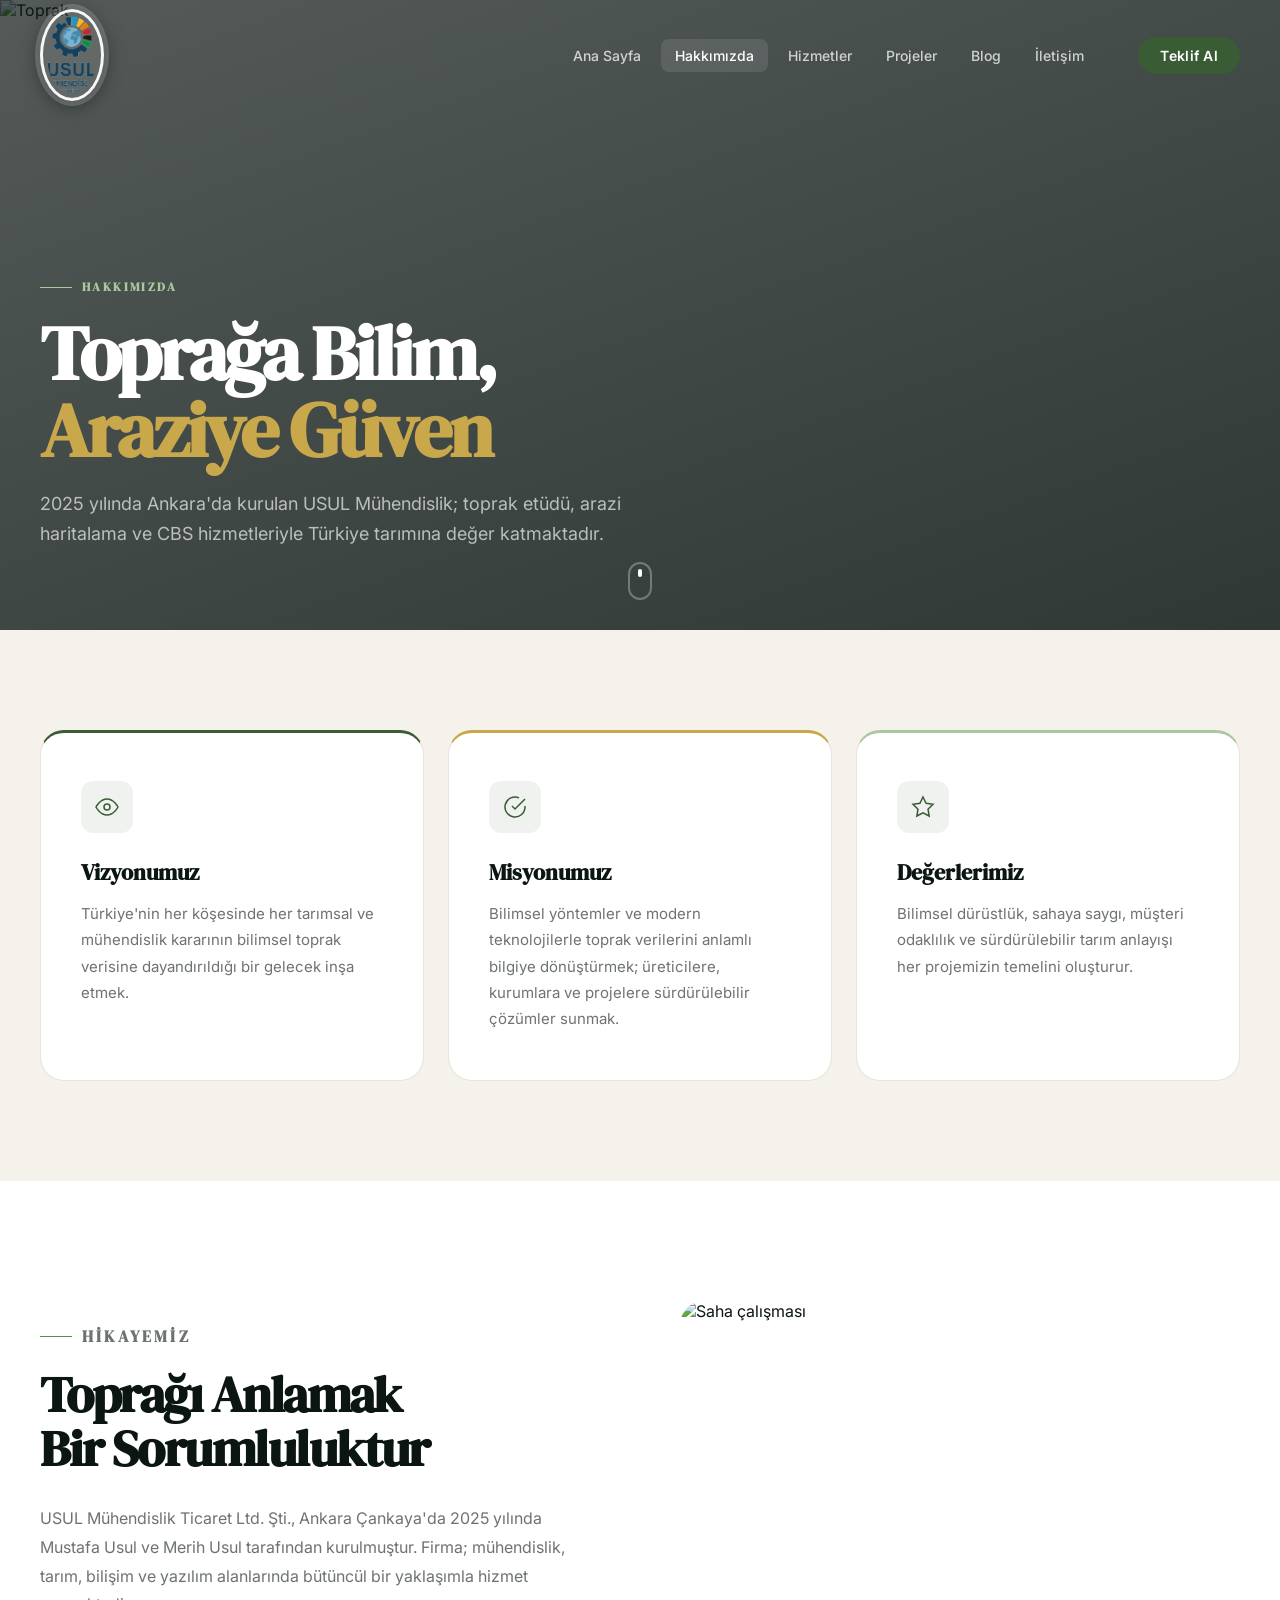
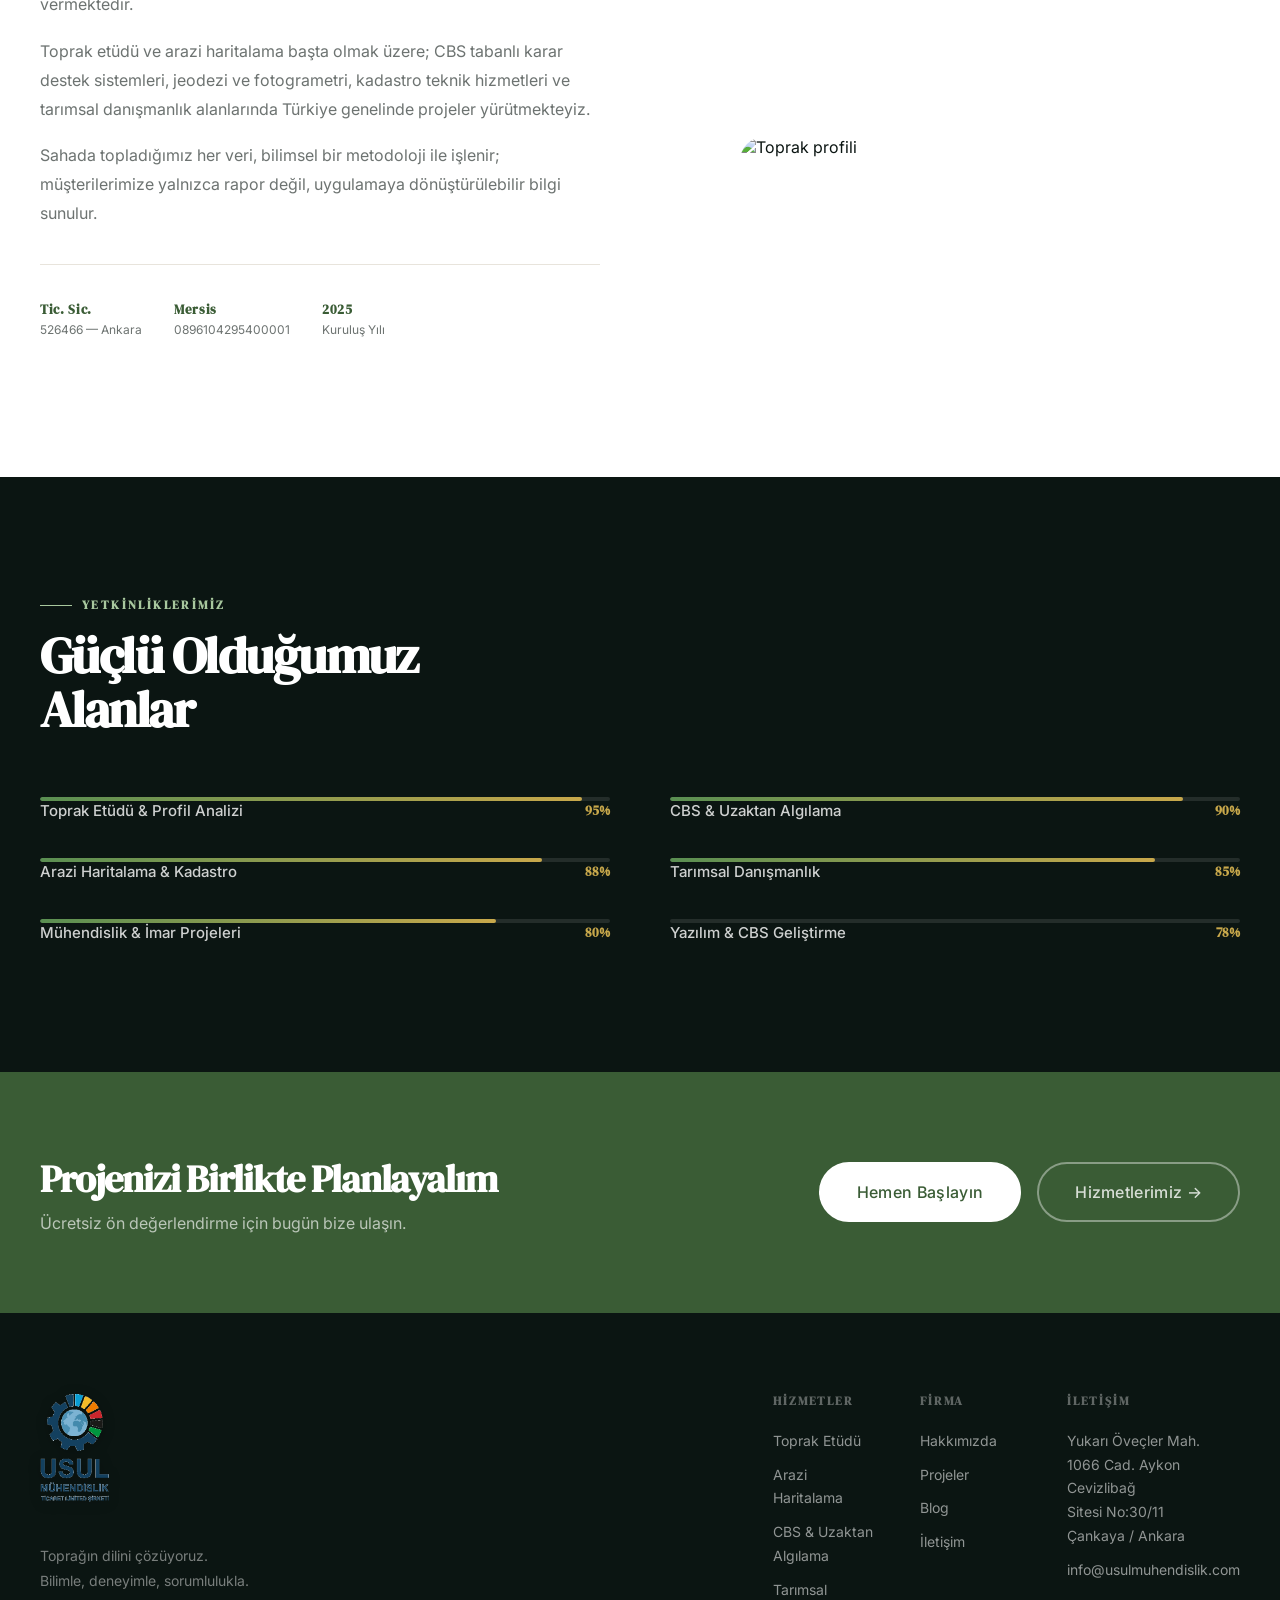
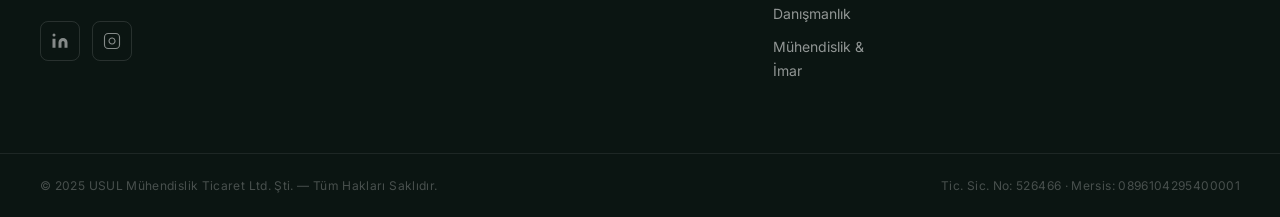
==== about.html @ 506b56ca "Add files via upload" ====
<!DOCTYPE html>
<html lang="tr">
<head>
  <meta charset="UTF-8">
  <meta name="viewport" content="width=device-width, initial-scale=1.0">
  <title>Hakkımızda — USUL Mühendislik</title>
  <meta name="description" content="USUL Mühendislik hakkında: misyonumuz, vizyonumuz, ekibimiz ve toprak etüdü alanındaki uzmanlığımız.">
  <link rel="preconnect" href="https://fonts.googleapis.com">
  <link rel="preconnect" href="https://fonts.gstatic.com" crossorigin>
  <link href="https://fonts.googleapis.com/css2?family=DM+Serif+Display:ital@0;1&family=Inter:wght@300;400;500;600&display=swap" rel="stylesheet">
  <link rel="stylesheet" href="css/style.css">
  <link rel="stylesheet" href="css/about.css">
</head>
<body>

  <!-- NAV (aynı) -->
  <nav class="nav scrolled" id="nav">
    <div class="nav__inner">
      <a href="index.html" class="nav__logo">
        <img src="[data-uri]" alt="USUL Mühendislik" class="nav__logo-img">
      </a>
      <div class="nav__links">
        <a href="index.html" class="nav__link">Ana Sayfa</a>
        <a href="about.html" class="nav__link active">Hakkımızda</a>
        <a href="service.html" class="nav__link">Hizmetler</a>
        <a href="projects.html" class="nav__link">Projeler</a>
        <a href="blog.html" class="nav__link">Blog</a>
        <a href="contact.html" class="nav__link">İletişim</a>
      </div>
      <a href="contact.html" class="nav__cta">Teklif Al</a>
      <button class="nav__burger" id="navBurger"><span></span><span></span><span></span></button>
    </div>
    <div class="nav__mobile" id="navMobile">
      <a href="index.html" class="nav__mobile-link">Ana Sayfa</a>
      <a href="about.html" class="nav__mobile-link">Hakkımızda</a>
      <a href="service.html" class="nav__mobile-link">Hizmetler</a>
      <a href="projects.html" class="nav__mobile-link">Projeler</a>
      <a href="blog.html" class="nav__mobile-link">Blog</a>
      <a href="contact.html" class="nav__mobile-link">İletişim</a>
      <a href="contact.html" class="nav__mobile-cta">Teklif Al →</a>
    </div>
  </nav>

  <!-- ABOUT HERO -->
  <section class="about-hero">
    <div class="about-hero__bg">
      <img src="https://images.pexels.com/photos/440731/pexels-photo-440731.jpeg?auto=compress&cs=tinysrgb&w=1920" alt="Toprak">
      <div class="about-hero__overlay"></div>
    </div>
    <div class="container about-hero__content">
      <p class="about-hero__eyebrow">Hakkımızda</p>
      <h1 class="about-hero__title">Toprağa Bilim,<br><em>Araziye Güven</em></h1>
      <p class="about-hero__desc">2025 yılında Ankara'da kurulan USUL Mühendislik; toprak etüdü, arazi haritalama ve CBS hizmetleriyle Türkiye tarımına değer katmaktadır.</p>
    </div>
    <div class="about-hero__scroll-hint">
      <span></span>
    </div>
  </section>

  <!-- MİSYON & VİZYON -->
  <section class="mission">
    <div class="container">
      <div class="mission__grid">
        <div class="mission__card mission__card--vision">
          <div class="mission__icon">
            <svg viewBox="0 0 24 24" fill="none" stroke="currentColor" stroke-width="1.5"><path d="M1 12s4-8 11-8 11 8 11 8-4 8-11 8-11-8-11-8z"/><circle cx="12" cy="12" r="3"/></svg>
          </div>
          <h3>Vizyonumuz</h3>
          <p>Türkiye'nin her köşesinde her tarımsal ve mühendislik kararının bilimsel toprak verisine dayandırıldığı bir gelecek inşa etmek.</p>
        </div>
        <div class="mission__card mission__card--mission">
          <div class="mission__icon">
            <svg viewBox="0 0 24 24" fill="none" stroke="currentColor" stroke-width="1.5"><path d="M22 11.08V12a10 10 0 11-5.93-9.14"/><polyline points="22 4 12 14.01 9 11.01"/></svg>
          </div>
          <h3>Misyonumuz</h3>
          <p>Bilimsel yöntemler ve modern teknolojilerle toprak verilerini anlamlı bilgiye dönüştürmek; üreticilere, kurumlara ve projelere sürdürülebilir çözümler sunmak.</p>
        </div>
        <div class="mission__card mission__card--values">
          <div class="mission__icon">
            <svg viewBox="0 0 24 24" fill="none" stroke="currentColor" stroke-width="1.5"><polygon points="12 2 15.09 8.26 22 9.27 17 14.14 18.18 21.02 12 17.77 5.82 21.02 7 14.14 2 9.27 8.91 8.26 12 2"/></svg>
          </div>
          <h3>Değerlerimiz</h3>
          <p>Bilimsel dürüstlük, sahaya saygı, müşteri odaklılık ve sürdürülebilir tarım anlayışı her projemizin temelini oluşturur.</p>
        </div>
      </div>
    </div>
  </section>

  <!-- HİKAYEMİZ -->
  <section class="story">
    <div class="container story__inner">
      <div class="story__text">
        <p class="section-eyebrow">Hikayemiz</p>
        <h2 class="section-title">Toprağı Anlamak<br>Bir Sorumluluktur</h2>
        <p>USUL Mühendislik Ticaret Ltd. Şti., Ankara Çankaya'da 2025 yılında Mustafa Usul ve Merih Usul tarafından kurulmuştur. Firma; mühendislik, tarım, bilişim ve yazılım alanlarında bütüncül bir yaklaşımla hizmet vermektedir.</p>
        <p>Toprak etüdü ve arazi haritalama başta olmak üzere; CBS tabanlı karar destek sistemleri, jeodezi ve fotogrametri, kadastro teknik hizmetleri ve tarımsal danışmanlık alanlarında Türkiye genelinde projeler yürütmekteyiz.</p>
        <p>Sahada topladığımız her veri, bilimsel bir metodoloji ile işlenir; müşterilerimize yalnızca rapor değil, uygulamaya dönüştürülebilir bilgi sunulur.</p>
        <div class="story__certs">
          <div class="story__cert">
            <span class="story__cert-num">Tic. Sic.</span>
            <span class="story__cert-label">526466 — Ankara</span>
          </div>
          <div class="story__cert">
            <span class="story__cert-num">Mersis</span>
            <span class="story__cert-label">0896104295400001</span>
          </div>
          <div class="story__cert">
            <span class="story__cert-num">2025</span>
            <span class="story__cert-label">Kuruluş Yılı</span>
          </div>
        </div>
      </div>
      <div class="story__images">
        <div class="story__img story__img--main">
          <img src="https://images.pexels.com/photos/2252618/pexels-photo-2252618.jpeg?auto=compress&cs=tinysrgb&w=900" alt="Saha çalışması" loading="lazy">
        </div>
        <div class="story__img story__img--secondary">
          <img src="https://images.pexels.com/photos/974314/pexels-photo-974314.jpeg?auto=compress&cs=tinysrgb&w=600" alt="Toprak profili" loading="lazy">
        </div>
      </div>
    </div>
  </section>

  <!-- DEĞERLER / YETKİNLİKLER -->
  <section class="competencies">
    <div class="container">
      <div class="section-header">
        <p class="section-eyebrow">Yetkinliklerimiz</p>
        <h2 class="section-title">Güçlü Olduğumuz<br>Alanlar</h2>
      </div>
      <div class="comp__grid">
        <div class="comp__item">
          <div class="comp__bar">
            <div class="comp__bar-fill" style="--pct:95%"></div>
          </div>
          <div class="comp__info">
            <span class="comp__name">Toprak Etüdü & Profil Analizi</span>
            <span class="comp__pct">95%</span>
          </div>
        </div>
        <div class="comp__item">
          <div class="comp__bar">
            <div class="comp__bar-fill" style="--pct:90%"></div>
          </div>
          <div class="comp__info">
            <span class="comp__name">CBS & Uzaktan Algılama</span>
            <span class="comp__pct">90%</span>
          </div>
        </div>
        <div class="comp__item">
          <div class="comp__bar">
            <div class="comp__bar-fill" style="--pct:88%"></div>
          </div>
          <div class="comp__info">
            <span class="comp__name">Arazi Haritalama & Kadastro</span>
            <span class="comp__pct">88%</span>
          </div>
        </div>
        <div class="comp__item">
          <div class="comp__bar">
            <div class="comp__bar-fill" style="--pct:85%"></div>
          </div>
          <div class="comp__info">
            <span class="comp__name">Tarımsal Danışmanlık</span>
            <span class="comp__pct">85%</span>
          </div>
        </div>
        <div class="comp__item">
          <div class="comp__bar">
            <div class="comp__bar-fill" style="--pct:80%"></div>
          </div>
          <div class="comp__info">
            <span class="comp__name">Mühendislik & İmar Projeleri</span>
            <span class="comp__pct">80%</span>
          </div>
        </div>
        <div class="comp__item">
          <div class="comp__bar">
            <div class="comp__bar-fill" style="--pct:78%"></div>
          </div>
          <div class="comp__info">
            <span class="comp__name">Yazılım & CBS Geliştirme</span>
            <span class="comp__pct">78%</span>
          </div>
        </div>
      </div>
    </div>
  </section>

  <!-- CTA -->
  <section class="cta-band">
    <div class="container cta-band__inner">
      <div class="cta-band__text">
        <h2>Projenizi Birlikte Planlayalım</h2>
        <p>Ücretsiz ön değerlendirme için bugün bize ulaşın.</p>
      </div>
      <div class="cta-band__actions">
        <a href="contact.html" class="btn btn--primary btn--lg">Hemen Başlayın</a>
        <a href="service.html" class="btn btn--ghost btn--lg">Hizmetlerimiz →</a>
      </div>
    </div>
  </section>

  <!-- FOOTER -->
  <footer class="footer">
    <div class="container footer__inner">
      <div class="footer__brand">
        <a href="index.html" class="footer__logo">
          <img src="[data-uri]" alt="USUL Mühendislik" class="footer__logo-img">
        </a>
        <p class="footer__tagline">Toprağın dilini çözüyoruz.<br>Bilimle, deneyimle, sorumlulukla.</p>
        <div class="footer__socials">
          <a href="#" aria-label="LinkedIn"><svg viewBox="0 0 24 24" fill="currentColor"><path d="M16 8a6 6 0 016 6v7h-4v-7a2 2 0 00-2-2 2 2 0 00-2 2v7h-4v-7a6 6 0 016-6zM2 9h4v12H2z"/><circle cx="4" cy="4" r="2"/></svg></a>
          <a href="#" aria-label="Instagram"><svg viewBox="0 0 24 24" fill="none" stroke="currentColor" stroke-width="1.5"><rect x="2" y="2" width="20" height="20" rx="5"/><path d="M16 11.37A4 4 0 1112.63 8 4 4 0 0116 11.37z"/><line x1="17.5" y1="6.5" x2="17.51" y2="6.5"/></svg></a>
        </div>
      </div>
      <div class="footer__nav">
        <div class="footer__col">
          <h5>Hizmetler</h5>
          <a href="service.html#toprak">Toprak Etüdü</a>
          <a href="service.html#harita">Arazi Haritalama</a>
          <a href="service.html#cbs">CBS & Uzaktan Algılama</a>
          <a href="service.html#tarim">Tarımsal Danışmanlık</a>
          <a href="service.html#muhendislik">Mühendislik & İmar</a>
        </div>
        <div class="footer__col">
          <h5>Firma</h5>
          <a href="about.html">Hakkımızda</a>
          <a href="projects.html">Projeler</a>
          <a href="blog.html">Blog</a>
          <a href="contact.html">İletişim</a>
        </div>
        <div class="footer__col">
          <h5>İletişim</h5>
          <p>Yukarı Öveçler Mah.<br>1066 Cad. Aykon Cevizlibağ<br>Sitesi No:30/11<br>Çankaya / Ankara</p>
          <a href="mailto:info@usulmuhendislik.com">info@usulmuhendislik.com</a>
        </div>
      </div>
    </div>
    <div class="footer__bottom">
      <div class="container footer__bottom-inner">
        <span>© 2025 USUL Mühendislik Ticaret Ltd. Şti. — Tüm Hakları Saklıdır.</span>
        <span>Tic. Sic. No: 526466 · Mersis: 0896104295400001</span>
      </div>
    </div>
  </footer>

  <script src="js/main.js"></script>
  <script src="js/about.js"></script>
</body>
</html>
---- css/style.css ----
/* ================================================
   USUL MÜHENDİSLİK — Ana Stil Dosyası
   Tasarım: Modern Tarım-Mühendislik
   ================================================ */

/* ── TOKENS ─────────────────────────────────────── */
:root {
  --ink:        #0b1512;
  --ink-60:     rgba(11,21,18,.6);
  --ink-30:     rgba(11,21,18,.3);
  --white:      #ffffff;
  --cream:      #f5f2eb;
  --earth:      #3a5c35;       /* koyu toprak yeşili */
  --earth-mid:  #5a8f52;       /* orta yeşil */
  --earth-lt:   #a8c89e;       /* açık yeşil */
  --gold:       #c8a84b;       /* buğday altını */
  --gold-lt:    #e8d499;
  --stone:      #8c8275;       /* toprak gri */
  --stone-lt:   #e8e4dc;

  --nav-h:      110px;
  --radius:     12px;
  --radius-lg:  24px;

  --font-display: 'DM Serif Display', Georgia, serif;
  --font-body:    'Inter', sans-serif;

  --ease-out: cubic-bezier(0.16, 1, 0.3, 1);
}

/* ── RESET ───────────────────────────────────────── */
*, *::before, *::after { box-sizing: border-box; margin: 0; padding: 0; }
html { scroll-behavior: smooth; font-size: 16px; }
body {
  font-family: var(--font-body);
  color: var(--ink);
  background: var(--white);
  overflow-x: hidden;
  -webkit-font-smoothing: antialiased;
}
img, video { display: block; max-width: 100%; }
a { text-decoration: none; color: inherit; }
button { cursor: pointer; border: none; background: none; }

/* ── CONTAINER ───────────────────────────────────── */
.container {
  width: 100%;
  max-width: 1280px;
  margin: 0 auto;
  padding: 0 40px;
}
@media(max-width:768px){ .container{ padding: 0 20px; } }

/* ── BUTONLAR ────────────────────────────────────── */
.btn {
  display: inline-flex;
  align-items: center;
  gap: 8px;
  padding: 14px 28px;
  border-radius: 100px;
  font-family: var(--font-body);
  font-size: 15px;
  font-weight: 500;
  letter-spacing: .02em;
  transition: all .3s var(--ease-out);
  white-space: nowrap;
}
.btn--primary {
  background: var(--earth);
  color: var(--white);
  border: 2px solid var(--earth);
}
.btn--primary:hover {
  background: var(--earth-mid);
  border-color: var(--earth-mid);
  transform: translateY(-2px);
}
.btn--ghost {
  background: transparent;
  color: var(--white);
  border: 2px solid rgba(255,255,255,.4);
}
.btn--ghost:hover {
  border-color: var(--white);
  background: rgba(255,255,255,.1);
}
.btn--outline-light {
  background: transparent;
  color: var(--white);
  border: 2px solid rgba(255,255,255,.5);
}
.btn--outline-light:hover {
  background: var(--white);
  color: var(--earth);
}
.btn--lg { padding: 18px 36px; font-size: 16px; }

/* ── SECTION HEADER ──────────────────────────────── */
.section-header { margin-bottom: 60px; }
.section-eyebrow {
  font-family: var(--font-display);
  font-size: 12px;
  font-weight: 600;
  letter-spacing: .2em;
  text-transform: uppercase;
  color: var(--earth-mid);
  margin-bottom: 16px;
  display: flex;
  align-items: center;
  gap: 10px;
}
.section-eyebrow::before {
  content: '';
  display: block;
  width: 32px;
  height: 1px;
  background: var(--earth-mid);
}
.section-eyebrow--light { color: var(--earth-lt); }
.section-eyebrow--light::before { background: var(--earth-lt); }

.section-title {
  font-family: var(--font-display);
  font-size: clamp(36px, 4vw, 56px);
  font-weight: 800;
  line-height: 1.05;
  letter-spacing: -.03em;
}

/* ═══════════════════════════════════════════════════
   NAVİGASYON
═══════════════════════════════════════════════════ */
.nav {
  position: fixed;
  top: 0; left: 0; right: 0;
  height: var(--nav-h);
  z-index: 1000;
  transition: background .4s, box-shadow .4s;
}
.nav.scrolled {
  background: rgba(11,21,18,.92);
  backdrop-filter: blur(20px);
  box-shadow: 0 1px 0 rgba(255,255,255,.08);
}
.nav__inner {
  max-width: 1280px;
  margin: 0 auto;
  padding: 0 40px;
  height: 100%;
  display: flex;
  align-items: center;
  gap: 32px;
}
.nav__logo {
  display: flex;
  align-items: center;
  gap: 0;
  color: var(--white);
  flex-shrink: 0;
  text-decoration: none;
}
.nav__logo-mark {
  width: 36px;
  height: 36px;
  color: var(--earth-lt);
}
.nav__logo-text {
  display: flex;
  flex-direction: column;
  line-height: 1;
}
.nav__logo-main {
  font-family: var(--font-display);
  font-size: 18px;
  font-weight: 800;
  letter-spacing: .1em;
  color: var(--white);
}
.nav__logo-sub {
  font-family: var(--font-display);
  font-size: 9px;
  font-weight: 500;
  letter-spacing: .2em;
  color: var(--earth-lt);
}
.nav__links {
  display: flex;
  align-items: center;
  gap: 6px;
  margin-left: auto;
}
.nav__link {
  font-size: 14px;
  font-weight: 500;
  color: rgba(255,255,255,.75);
  padding: 8px 14px;
  border-radius: 8px;
  transition: color .2s, background .2s;
}
.nav__link:hover, .nav__link.active {
  color: var(--white);
  background: rgba(255,255,255,.1);
}
.nav__cta {
  margin-left: 8px;
  padding: 10px 22px;
  background: var(--earth);
  color: var(--white);
  border-radius: 100px;
  font-size: 14px;
  font-weight: 600;
  letter-spacing: .02em;
  transition: background .25s, transform .25s;
  flex-shrink: 0;
}
.nav__cta:hover {
  background: var(--earth-mid);
  transform: translateY(-1px);
}
.nav__burger {
  display: none;
  flex-direction: column;
  gap: 5px;
  margin-left: auto;
  padding: 4px;
}
.nav__burger span {
  display: block;
  width: 24px; height: 2px;
  background: var(--white);
  border-radius: 2px;
  transition: all .3s;
}
.nav__mobile {
  display: none;
  flex-direction: column;
  padding: 20px 40px 30px;
  background: rgba(11,21,18,.97);
  backdrop-filter: blur(20px);
}
.nav__mobile.open { display: flex; }
.nav__mobile-link {
  color: rgba(255,255,255,.75);
  font-size: 16px;
  font-weight: 500;
  padding: 14px 0;
  border-bottom: 1px solid rgba(255,255,255,.08);
  transition: color .2s;
}
.nav__mobile-link:hover { color: var(--white); }
.nav__mobile-cta {
  margin-top: 20px;
  display: inline-block;
  background: var(--earth);
  color: var(--white);
  text-align: center;
  padding: 14px;
  border-radius: 10px;
  font-weight: 600;
}

@media(max-width:900px){
  .nav__links, .nav__cta { display: none; }
  .nav__burger { display: flex; }
  .nav__inner { padding: 0 20px; }
}

/* ═══════════════════════════════════════════════════
   HERO
═══════════════════════════════════════════════════ */
.hero {
  position: relative;
  height: 100vh;
  min-height: 640px;
  display: flex;
  align-items: center;
  overflow: hidden;
}
.hero__media {
  position: absolute;
  inset: 0;
  z-index: 0;
}
.hero__video {
  width: 100%;
  height: 100%;
  object-fit: cover;
}
.hero__overlay {
  position: absolute;
  inset: 0;
  background: linear-gradient(
    135deg,
    rgba(11,21,18,.82) 0%,
    rgba(11,21,18,.55) 50%,
    rgba(58,92,53,.40) 100%
  );
}
.hero__content {
  position: relative;
  z-index: 2;
  max-width: 1280px;
  margin: 0 auto;
  padding: 130px 40px 0;
  width: 100%;
}
.hero__eyebrow {
  display: flex;
  align-items: center;
  gap: 10px;
  color: var(--earth-lt);
  font-family: var(--font-display);
  font-size: 12px;
  font-weight: 600;
  letter-spacing: .2em;
  text-transform: uppercase;
  margin-bottom: 28px;
  opacity: 0;
  animation: fadeUp .8s .2s var(--ease-out) forwards;
}
.hero__dot {
  width: 8px; height: 8px;
  border-radius: 50%;
  background: var(--gold);
  animation: pulse 2s infinite;
}
@keyframes pulse {
  0%, 100% { opacity: 1; transform: scale(1); }
  50% { opacity: .6; transform: scale(1.3); }
}
.hero__title {
  font-family: var(--font-display);
  font-size: clamp(54px, 8vw, 110px);
  font-weight: 800;
  line-height: .95;
  letter-spacing: -.02em;
  color: var(--white);
  margin-bottom: 28px;
}
.hero__title-line {
  display: block;
  opacity: 0;
  animation: fadeUp .8s var(--ease-out) forwards;
}
.hero__title-line:nth-child(1) { animation-delay: .3s; }
.hero__title-line:nth-child(2) { animation-delay: .45s; }
.hero__title-line:nth-child(3) { animation-delay: .6s; }
.hero__title-accent {
  color: transparent;
  -webkit-text-stroke: 2px var(--gold);
}
.hero__desc {
  color: rgba(255,255,255,.75);
  font-size: 18px;
  line-height: 1.7;
  max-width: 540px;
  margin-bottom: 40px;
  opacity: 0;
  animation: fadeUp .8s .75s var(--ease-out) forwards;
}
.hero__actions {
  display: flex;
  gap: 16px;
  flex-wrap: wrap;
  opacity: 0;
  animation: fadeUp .8s .9s var(--ease-out) forwards;
}
.hero__scroll {
  position: absolute;
  bottom: 100px;
  right: 40px;
  z-index: 2;
  display: flex;
  flex-direction: column;
  align-items: center;
  gap: 12px;
  color: rgba(255,255,255,.5);
  font-size: 11px;
  letter-spacing: .15em;
  text-transform: uppercase;
  writing-mode: vertical-rl;
  opacity: 0;
  animation: fadeIn 1s 1.2s forwards;
}
.hero__scroll-line {
  width: 1px;
  height: 60px;
  background: linear-gradient(rgba(255,255,255,.5), transparent);
  animation: scrollLine 2s 1.5s infinite;
}
@keyframes scrollLine {
  0% { transform: scaleY(0); transform-origin: top; }
  50% { transform: scaleY(1); transform-origin: top; }
  51% { transform: scaleY(1); transform-origin: bottom; }
  100% { transform: scaleY(0); transform-origin: bottom; }
}
.hero__ticker {
  position: absolute;
  bottom: 0;
  left: 0; right: 0;
  z-index: 3;
  height: 52px;
  background: rgba(58,92,53,.85);
  backdrop-filter: blur(10px);
  overflow: hidden;
  display: flex;
  align-items: center;
}
.hero__ticker-track {
  display: flex;
  align-items: center;
  gap: 32px;
  white-space: nowrap;
  animation: ticker 30s linear infinite;
  font-family: var(--font-display);
  font-size: 13px;
  font-weight: 600;
  letter-spacing: .1em;
  text-transform: uppercase;
  color: rgba(255,255,255,.85);
}
.hero__ticker-track .sep { color: var(--gold); font-size: 18px; }
@keyframes ticker {
  from { transform: translateX(0); }
  to   { transform: translateX(-50%); }
}

@keyframes fadeUp {
  from { opacity: 0; transform: translateY(30px); }
  to   { opacity: 1; transform: translateY(0); }
}
@keyframes fadeIn {
  from { opacity: 0; }
  to   { opacity: 1; }
}

/* ═══════════════════════════════════════════════════
   STATS
═══════════════════════════════════════════════════ */
.stats {
  background: var(--ink);
  padding: 0;
}
.stats__inner {
  max-width: 1280px;
  margin: 0 auto;
  padding: 0 40px;
  display: grid;
  grid-template-columns: repeat(4, 1fr) repeat(3, auto);
  align-items: center;
}
@media(max-width:900px){
  .stats__inner {
    grid-template-columns: 1fr 1fr;
    gap: 1px;
    background: rgba(255,255,255,.08);
  }
  .stats__divider { display: none; }
}
.stats__item {
  padding: 40px 20px;
  text-align: center;
  background: var(--ink);
}
.stats__num {
  font-family: var(--font-display);
  font-size: clamp(40px, 5vw, 64px);
  font-weight: 800;
  color: var(--white);
  letter-spacing: -.04em;
  line-height: 1;
}
.stats__unit {
  font-family: var(--font-display);
  font-size: 32px;
  font-weight: 800;
  color: var(--gold);
}
.stats__label {
  margin-top: 8px;
  font-size: 13px;
  color: rgba(255,255,255,.45);
  letter-spacing: .05em;
  text-transform: uppercase;
}
.stats__divider {
  width: 1px;
  height: 60px;
  background: rgba(255,255,255,.1);
}

/* ═══════════════════════════════════════════════════
   HİZMETLER
═══════════════════════════════════════════════════ */
.services {
  padding: 120px 0;
  background: var(--cream);
}
.services__grid {
  display: grid;
  grid-template-columns: repeat(3, 1fr);
  grid-template-rows: auto;
  gap: 20px;
}
.service-card--large {
  grid-column: span 2;
  grid-row: span 1;
}
.service-card--wide {
  grid-column: span 2;
}
.service-card {
  background: var(--white);
  border-radius: var(--radius-lg);
  overflow: hidden;
  display: flex;
  flex-direction: column;
  transition: transform .4s var(--ease-out), box-shadow .4s;
  border: 1px solid var(--stone-lt);
}
.service-card:hover {
  transform: translateY(-6px);
  box-shadow: 0 24px 60px rgba(11,21,18,.1);
}
.service-card__img {
  overflow: hidden;
  flex-shrink: 0;
}
.service-card--large .service-card__img { height: 260px; }
.service-card:not(.service-card--large):not(.service-card--wide) .service-card__img { height: 180px; }
.service-card--wide .service-card__img { height: 220px; }
.service-card__img img {
  width: 100%;
  height: 100%;
  object-fit: cover;
  transition: transform .8s var(--ease-out);
}
.service-card:hover .service-card__img img { transform: scale(1.06); }
.service-card__body {
  padding: 28px 32px 32px;
  display: flex;
  flex-direction: column;
  flex: 1;
}
.service-card__num {
  font-family: var(--font-display);
  font-size: 11px;
  font-weight: 700;
  letter-spacing: .2em;
  color: var(--earth-mid);
  margin-bottom: 12px;
}
.service-card__title {
  font-family: var(--font-display);
  font-size: 22px;
  font-weight: 700;
  letter-spacing: -.02em;
  margin-bottom: 12px;
  color: var(--ink);
}
.service-card--large .service-card__title { font-size: 28px; }
.service-card__text {
  font-size: 14px;
  line-height: 1.7;
  color: var(--ink-60);
  flex: 1;
}
.service-card__link {
  display: inline-flex;
  align-items: center;
  margin-top: 20px;
  font-size: 14px;
  font-weight: 600;
  color: var(--earth);
  transition: gap .2s;
  gap: 4px;
}
.service-card__link:hover { gap: 10px; }

@media(max-width:900px){
  .services__grid { grid-template-columns: 1fr; }
  .service-card--large, .service-card--wide { grid-column: span 1; }
  .service-card--large { grid-row: span 1; }
}

/* ═══════════════════════════════════════════════════
   NEDEN USUL
═══════════════════════════════════════════════════ */
.why {
  position: relative;
  padding: 120px 0;
  overflow: hidden;
}
.why__bg {
  position: absolute;
  inset: 0;
  z-index: 0;
}
.why__bg img {
  width: 100%;
  height: 100%;
  object-fit: cover;
}
.why__overlay {
  position: absolute;
  inset: 0;
  background: linear-gradient(
    135deg,
    rgba(11,21,18,.92) 0%,
    rgba(11,21,18,.8) 100%
  );
}
.why__content {
  position: relative;
  z-index: 2;
  display: grid;
  grid-template-columns: 1fr 1fr;
  gap: 80px;
  align-items: center;
}
.why__title {
  font-family: var(--font-display);
  font-size: clamp(40px, 4vw, 60px);
  font-weight: 800;
  letter-spacing: -.03em;
  line-height: 1.05;
  color: var(--white);
  margin-bottom: 24px;
}
.why__title em {
  font-style: normal;
  color: var(--gold);
}
.why__desc {
  color: rgba(255,255,255,.65);
  font-size: 16px;
  line-height: 1.75;
  margin-bottom: 36px;
}
.why__features {
  display: grid;
  grid-template-columns: 1fr 1fr;
  gap: 28px;
}
.why__feature {
  display: flex;
  gap: 16px;
  align-items: flex-start;
}
.why__feature-icon {
  flex-shrink: 0;
  width: 44px; height: 44px;
  background: rgba(90,143,82,.2);
  border: 1px solid rgba(90,143,82,.4);
  border-radius: 10px;
  display: flex;
  align-items: center;
  justify-content: center;
  color: var(--earth-lt);
}
.why__feature-icon svg { width: 20px; height: 20px; }
.why__feature h4 {
  font-family: var(--font-display);
  font-size: 15px;
  font-weight: 700;
  color: var(--white);
  margin-bottom: 6px;
}
.why__feature p {
  font-size: 13px;
  line-height: 1.6;
  color: rgba(255,255,255,.5);
}

@media(max-width:900px){
  .why__content { grid-template-columns: 1fr; gap: 40px; }
  .why__features { grid-template-columns: 1fr; }
}

/* ═══════════════════════════════════════════════════
   SÜREÇ
═══════════════════════════════════════════════════ */
.process {
  padding: 120px 0;
  background: var(--white);
}
.process__steps {
  display: grid;
  grid-template-columns: repeat(4, 1fr);
  gap: 40px;
  position: relative;
}
.process__steps::before {
  content: '';
  position: absolute;
  top: 28px;
  left: 60px;
  right: 60px;
  height: 1px;
  background: linear-gradient(90deg, var(--earth) 0%, var(--earth-lt) 100%);
  z-index: 0;
}
.process__step {
  position: relative;
  z-index: 1;
}
.process__step-num {
  width: 56px; height: 56px;
  background: var(--earth);
  color: var(--white);
  border-radius: 50%;
  display: flex;
  align-items: center;
  justify-content: center;
  font-family: var(--font-display);
  font-size: 14px;
  font-weight: 700;
  margin-bottom: 24px;
  letter-spacing: .05em;
}
.process__step h4 {
  font-family: var(--font-display);
  font-size: 18px;
  font-weight: 700;
  margin-bottom: 10px;
  color: var(--ink);
}
.process__step p {
  font-size: 14px;
  line-height: 1.7;
  color: var(--ink-60);
}

@media(max-width:900px){
  .process__steps { grid-template-columns: 1fr 1fr; }
  .process__steps::before { display: none; }
}
@media(max-width:520px){
  .process__steps { grid-template-columns: 1fr; }
}

/* ═══════════════════════════════════════════════════
   GALERİ
═══════════════════════════════════════════════════ */
.gallery { padding: 0; overflow: hidden; }
.gallery__grid {
  display: grid;
  grid-template-columns: 2fr 1fr 1fr;
  grid-template-rows: 300px 300px;
  gap: 4px;
}
.gallery__item {
  overflow: hidden;
  position: relative;
}
.gallery__item--tall { grid-row: span 2; }
.gallery__item--wide { grid-column: span 2; }
.gallery__item img {
  width: 100%;
  height: 100%;
  object-fit: cover;
  transition: transform .8s var(--ease-out);
}
.gallery__item:hover img { transform: scale(1.05); }
.gallery__caption {
  position: absolute;
  bottom: 0; left: 0; right: 0;
  padding: 20px;
  background: linear-gradient(transparent, rgba(11,21,18,.8));
  color: rgba(255,255,255,.85);
  font-size: 13px;
  letter-spacing: .05em;
  text-transform: uppercase;
}

@media(max-width:768px){
  .gallery__grid {
    grid-template-columns: 1fr 1fr;
    grid-template-rows: repeat(3, 220px);
  }
  .gallery__item--tall { grid-row: span 1; }
  .gallery__item--wide { grid-column: span 2; }
}

/* ═══════════════════════════════════════════════════
   CTA BAND
═══════════════════════════════════════════════════ */
.cta-band {
  background: var(--earth);
  padding: 80px 0;
}
.cta-band__inner {
  display: flex;
  align-items: center;
  justify-content: space-between;
  gap: 40px;
  flex-wrap: wrap;
}
.cta-band__text h2 {
  font-family: var(--font-display);
  font-size: clamp(28px, 3vw, 42px);
  font-weight: 800;
  color: var(--white);
  letter-spacing: -.03em;
  margin-bottom: 8px;
}
.cta-band__text p {
  font-size: 16px;
  color: rgba(255,255,255,.65);
}
.cta-band__actions { display: flex; gap: 16px; flex-wrap: wrap; }
.cta-band .btn--primary {
  background: var(--white);
  color: var(--earth);
  border-color: var(--white);
}
.cta-band .btn--primary:hover {
  background: var(--cream);
  border-color: var(--cream);
}
.cta-band .btn--ghost {
  color: rgba(255,255,255,.8);
  border-color: rgba(255,255,255,.4);
}

/* ═══════════════════════════════════════════════════
   FOOTER
═══════════════════════════════════════════════════ */
.footer {
  background: var(--ink);
  padding-top: 80px;
}
.footer__inner {
  display: grid;
  grid-template-columns: 1.4fr 1fr;
  gap: 80px;
  padding-bottom: 60px;
  border-bottom: 1px solid rgba(255,255,255,.08);
}
.footer__logo {
  display: flex;
  align-items: center;
  gap: 12px;
  color: var(--white);
  margin-bottom: 20px;
}
.footer__logo .nav__logo-mark {
  width: 36px; height: 36px;
  color: var(--earth-lt);
}
.footer__tagline {
  font-size: 14px;
  line-height: 1.8;
  color: rgba(255,255,255,.45);
  margin-bottom: 28px;
}
.footer__socials {
  display: flex;
  gap: 12px;
}
.footer__socials a {
  width: 40px; height: 40px;
  border: 1px solid rgba(255,255,255,.12);
  border-radius: 8px;
  display: flex;
  align-items: center;
  justify-content: center;
  color: rgba(255,255,255,.5);
  transition: all .2s;
}
.footer__socials a svg { width: 18px; height: 18px; }
.footer__socials a:hover {
  border-color: var(--earth-lt);
  color: var(--earth-lt);
  background: rgba(90,143,82,.1);
}
.footer__nav {
  display: grid;
  grid-template-columns: repeat(3, 1fr);
  gap: 40px;
}
.footer__col h5 {
  font-family: var(--font-display);
  font-size: 12px;
  font-weight: 700;
  letter-spacing: .15em;
  text-transform: uppercase;
  color: rgba(255,255,255,.35);
  margin-bottom: 20px;
}
.footer__col a, .footer__col p {
  display: block;
  font-size: 14px;
  color: rgba(255,255,255,.55);
  line-height: 1.7;
  margin-bottom: 10px;
  transition: color .2s;
}
.footer__col a:hover { color: var(--white); }
.footer__bottom {
  padding: 24px 0;
}
.footer__bottom-inner {
  display: flex;
  justify-content: space-between;
  align-items: center;
  flex-wrap: wrap;
  gap: 12px;
}
.footer__bottom-inner span {
  font-size: 12px;
  color: rgba(255,255,255,.25);
  letter-spacing: .03em;
}

@media(max-width:900px){
  .footer__inner { grid-template-columns: 1fr; gap: 40px; }
  .footer__nav { grid-template-columns: 1fr 1fr; }
}
@media(max-width:520px){
  .footer__nav { grid-template-columns: 1fr; }
  .footer__bottom-inner { flex-direction: column; align-items: flex-start; }
}

/* ═══════════════════════════════════════════════════
   SCROLL REVEAL
═══════════════════════════════════════════════════ */
.reveal {
  opacity: 0;
  transform: translateY(40px);
  transition: opacity .8s var(--ease-out), transform .8s var(--ease-out);
}
.reveal.visible {
  opacity: 1;
  transform: translateY(0);
}

/* ═══════════════════════════════════════════════════
   REDUCED MOTION
═══════════════════════════════════════════════════ */
@media(prefers-reduced-motion: reduce){
  *, *::before, *::after { animation: none !important; transition: none !important; }
}

/* ── VIDEO FALLBACK ──────────────────────────────── */
.hero__video-fallback {
  position: absolute;
  inset: 0;
  background-image: url('https://images.pexels.com/photos/388415/pexels-photo-388415.jpeg?auto=compress&cs=tinysrgb&w=1920');
  background-size: cover;
  background-position: center;
  z-index: -1;
}
.hero__video {
  position: absolute;
  inset: 0;
  width: 100%;
  height: 100%;
  object-fit: cover;
  z-index: 0;
}
/* Video yüklenene kadar fallback görünsün */
.hero__video:not([data-loaded]) ~ .hero__video-fallback {
  z-index: 1;
}

/* ── GERÇEK LOGO STİLLERİ ────────────────────────── */
.nav__logo {
  flex-shrink: 0;
}
.nav__logo-img {
  height: 92px;
  width: auto;
  max-width: 92px;
  object-fit: contain;
  display: block;
  border-radius: 50%;
  border: 3px solid rgba(255,255,255,0.95);
  box-shadow:
    0 0 0 5px rgba(255,255,255,0.18),
    0 4px 20px rgba(0,0,0,0.5);
  background: rgba(255,255,255,0.1);
  padding: 4px;
  transition: transform .4s cubic-bezier(0.34, 1.56, 0.64, 1), box-shadow .3s;
  animation: logoFloat 4s ease-in-out infinite;
}
.nav__logo-img:hover {
  transform: scale(1.08);
  box-shadow:
    0 0 0 7px rgba(255,255,255,0.28),
    0 6px 28px rgba(0,0,0,0.6);
}
@keyframes logoFloat {
  0%, 100% { transform: translateY(0px); }
  50%       { transform: translateY(-5px); }
}
.footer__logo-img {
  height: 110px;
  width: auto;
  object-fit: contain;
  display: block;
  filter: drop-shadow(0 2px 6px rgba(0,0,0,0.3));
  margin-bottom: 20px;
  transition: transform .4s cubic-bezier(0.34, 1.56, 0.64, 1);
}
.footer__logo-img:hover {
  transform: scale(1.05);
}
.nav:not(.scrolled) .nav__logo-img {
  height: 92px;
}
---- css/about.css ----
/* ── ABOUT HERO ──────────────────────────────────── */
.about-hero {
  position: relative;
  height: 70vh;
  min-height: 520px;
  display: flex;
  align-items: flex-end;
  padding-bottom: 80px;
  overflow: hidden;
}
.about-hero__bg {
  position: absolute;
  inset: 0;
  z-index: 0;
}
.about-hero__bg img {
  width: 100%; height: 100%;
  object-fit: cover;
}
.about-hero__overlay {
  position: absolute;
  inset: 0;
  background: linear-gradient(160deg, rgba(11,21,18,.7) 0%, rgba(11,21,18,.85) 100%);
}
.about-hero__content {
  position: relative;
  z-index: 2;
  padding-top: 120px;
}
.about-hero__eyebrow {
  font-family: var(--font-display);
  font-size: 12px;
  font-weight: 600;
  letter-spacing: .2em;
  text-transform: uppercase;
  color: var(--earth-lt);
  margin-bottom: 20px;
  display: flex;
  align-items: center;
  gap: 10px;
}
.about-hero__eyebrow::before {
  content: '';
  width: 32px; height: 1px;
  background: var(--earth-lt);
}
.about-hero__title {
  font-family: var(--font-display);
  font-size: clamp(44px, 6vw, 80px);
  font-weight: 800;
  color: var(--white);
  letter-spacing: -.04em;
  line-height: 1.0;
  margin-bottom: 20px;
}
.about-hero__title em {
  font-style: normal;
  color: var(--gold);
}
.about-hero__desc {
  font-size: 18px;
  color: rgba(255,255,255,.65);
  max-width: 600px;
  line-height: 1.7;
}
.about-hero__scroll-hint {
  position: absolute;
  bottom: 30px;
  left: 50%;
  transform: translateX(-50%);
  z-index: 2;
}
.about-hero__scroll-hint span {
  display: block;
  width: 24px; height: 38px;
  border: 2px solid rgba(255,255,255,.3);
  border-radius: 12px;
  position: relative;
}
.about-hero__scroll-hint span::after {
  content: '';
  display: block;
  width: 4px; height: 8px;
  background: var(--white);
  border-radius: 2px;
  position: absolute;
  top: 5px; left: 50%;
  transform: translateX(-50%);
  animation: scrollDot 1.5s infinite;
}
@keyframes scrollDot {
  0%, 100% { transform: translateX(-50%) translateY(0); opacity: 1; }
  100% { transform: translateX(-50%) translateY(12px); opacity: 0; }
}

/* ── MİSYON KARTLARI ─────────────────────────────── */
.mission {
  padding: 100px 0;
  background: var(--cream);
}
.mission__grid {
  display: grid;
  grid-template-columns: repeat(3, 1fr);
  gap: 24px;
}
.mission__card {
  padding: 48px 40px;
  border-radius: var(--radius-lg);
  background: var(--white);
  border: 1px solid var(--stone-lt);
  transition: transform .3s var(--ease-out), box-shadow .3s;
}
.mission__card:hover {
  transform: translateY(-6px);
  box-shadow: 0 20px 50px rgba(11,21,18,.08);
}
.mission__card--vision { border-top: 3px solid var(--earth); }
.mission__card--mission { border-top: 3px solid var(--gold); }
.mission__card--values  { border-top: 3px solid var(--earth-lt); }
.mission__icon {
  width: 52px; height: 52px;
  background: rgba(58,92,53,.08);
  border-radius: 12px;
  display: flex;
  align-items: center;
  justify-content: center;
  margin-bottom: 24px;
  color: var(--earth);
}
.mission__icon svg { width: 24px; height: 24px; }
.mission__card h3 {
  font-family: var(--font-display);
  font-size: 22px;
  font-weight: 700;
  margin-bottom: 14px;
  color: var(--ink);
}
.mission__card p {
  font-size: 15px;
  line-height: 1.75;
  color: var(--ink-60);
}

@media(max-width:768px){
  .mission__grid { grid-template-columns: 1fr; }
}

/* ── HİKAYE ──────────────────────────────────────── */
.story {
  padding: 120px 0;
  background: var(--white);
}
.story__inner {
  display: grid;
  grid-template-columns: 1fr 1fr;
  gap: 80px;
  align-items: center;
}
.story__text p {
  font-size: 16px;
  line-height: 1.8;
  color: var(--ink-60);
  margin-bottom: 18px;
}
.story__text .section-title { margin-bottom: 28px; }
.story__certs {
  display: flex;
  gap: 32px;
  margin-top: 36px;
  padding-top: 36px;
  border-top: 1px solid var(--stone-lt);
  flex-wrap: wrap;
}
.story__cert-num {
  display: block;
  font-family: var(--font-display);
  font-size: 13px;
  font-weight: 700;
  color: var(--earth);
  letter-spacing: .05em;
  margin-bottom: 4px;
}
.story__cert-label {
  display: block;
  font-size: 12px;
  color: var(--ink-60);
}
.story__images {
  position: relative;
}
.story__img {
  border-radius: var(--radius-lg);
  overflow: hidden;
}
.story__img--main {
  height: 420px;
  margin-bottom: 16px;
}
.story__img--secondary {
  height: 220px;
  margin-left: 60px;
}
.story__img img {
  width: 100%; height: 100%;
  object-fit: cover;
  transition: transform .8s var(--ease-out);
}
.story__img:hover img { transform: scale(1.04); }

@media(max-width:900px){
  .story__inner { grid-template-columns: 1fr; }
  .story__img--secondary { margin-left: 0; }
}

/* ── YETKİNLİKLER ────────────────────────────────── */
.competencies {
  padding: 120px 0;
  background: var(--ink);
}
.competencies .section-eyebrow { color: var(--earth-lt); }
.competencies .section-eyebrow::before { background: var(--earth-lt); }
.competencies .section-title { color: var(--white); }
.comp__grid {
  display: grid;
  grid-template-columns: 1fr 1fr;
  gap: 28px 60px;
  margin-top: 60px;
}
.comp__info {
  display: flex;
  justify-content: space-between;
  align-items: center;
  margin-bottom: 10px;
}
.comp__name {
  font-size: 15px;
  font-weight: 500;
  color: rgba(255,255,255,.8);
}
.comp__pct {
  font-family: var(--font-display);
  font-size: 13px;
  font-weight: 700;
  color: var(--gold);
}
.comp__bar {
  height: 4px;
  background: rgba(255,255,255,.1);
  border-radius: 2px;
  overflow: hidden;
}
.comp__bar-fill {
  height: 100%;
  width: 0;
  background: linear-gradient(90deg, var(--earth-mid), var(--gold));
  border-radius: 2px;
  transition: width 1.5s var(--ease-out);
}
.comp__bar-fill.animated { width: var(--pct); }

@media(max-width:768px){
  .comp__grid { grid-template-columns: 1fr; }
}
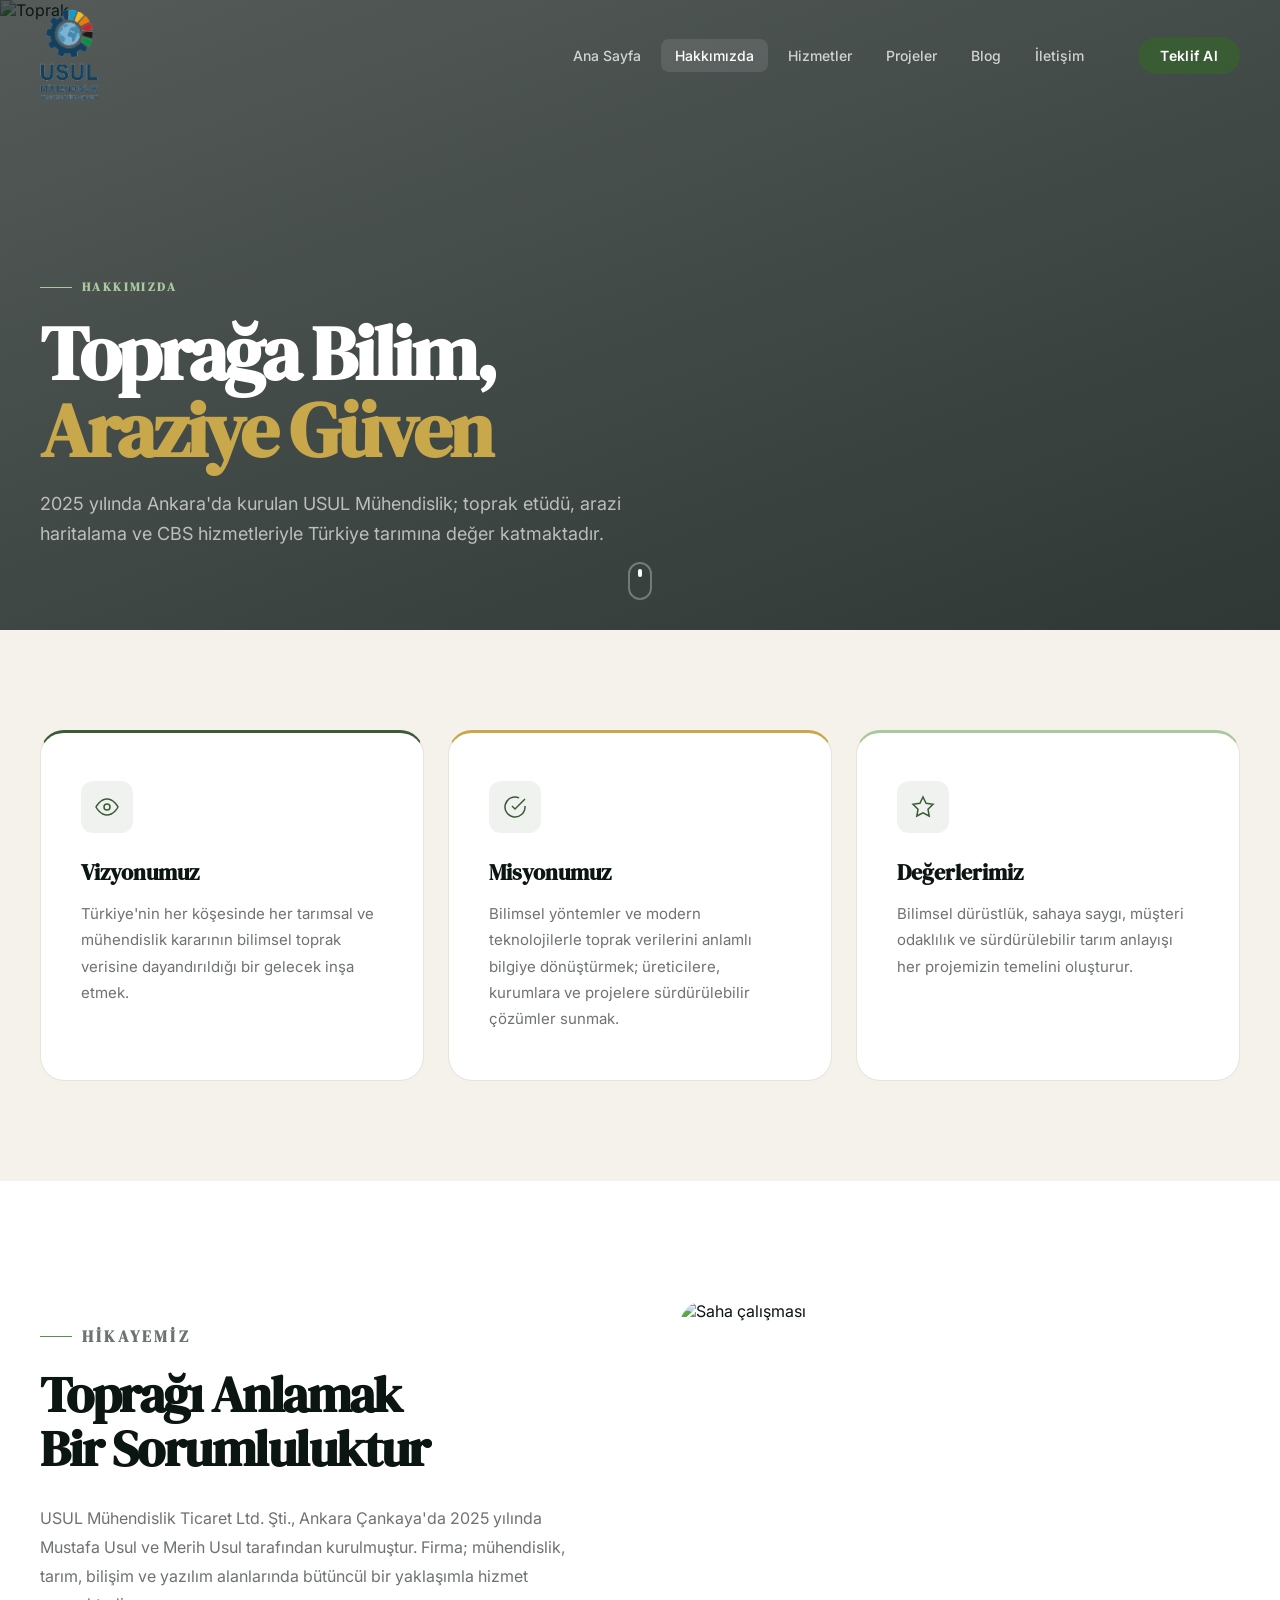
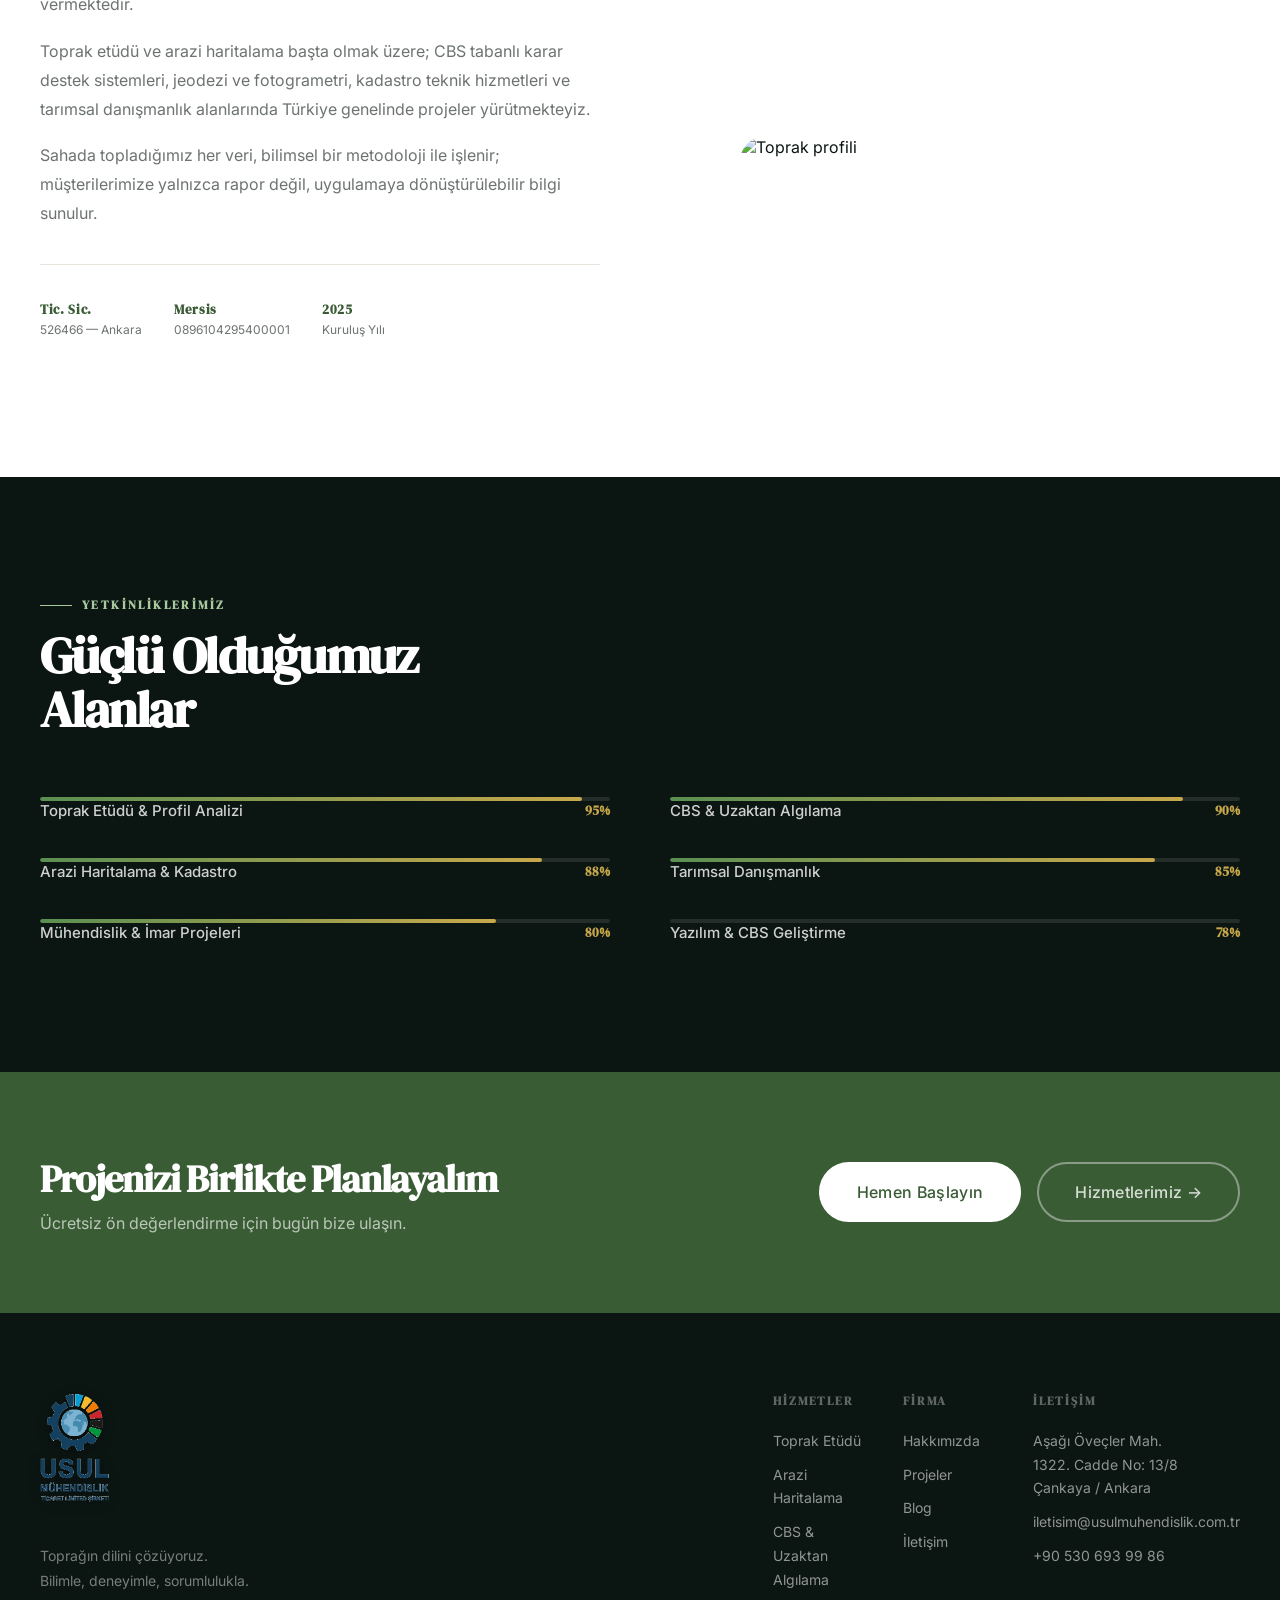
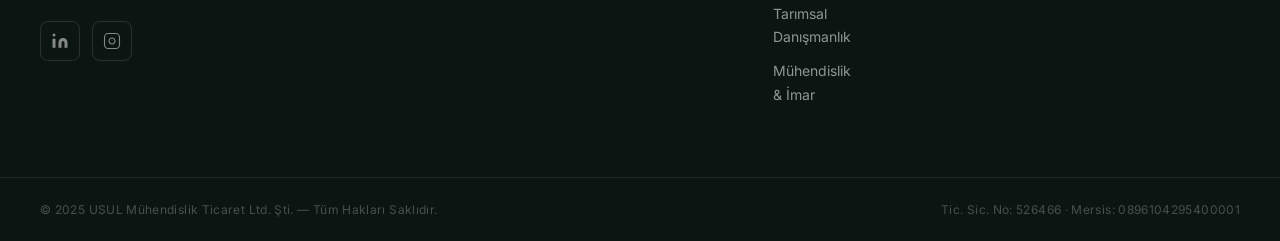
==== commit bf01eed6: "Add files via upload" ====
--- a/about.html
+++ b/about.html
@@ -232,8 +232,9 @@
         </div>
         <div class="footer__col">
           <h5>İletişim</h5>
-          <p>Yukarı Öveçler Mah.<br>1066 Cad. Aykon Cevizlibağ<br>Sitesi No:30/11<br>Çankaya / Ankara</p>
-          <a href="mailto:info@usulmuhendislik.com">info@usulmuhendislik.com</a>
+          <p>Aşağı Öveçler Mah.<br>1322. Cadde No: 13/8<br>Çankaya / Ankara</p>
+          <a href="mailto:iletisim@usulmuhendislik.com.tr">iletisim@usulmuhendislik.com.tr</a>
+          <a href="tel:+905306939986">+90 530 693 99 86</a>
         </div>
       </div>
     </div>
--- a/css/style.css
+++ b/css/style.css
@@ -974,13 +974,7 @@
   max-width: 92px;
   object-fit: contain;
   display: block;
-  border-radius: 50%;
-  border: 3px solid rgba(255,255,255,0.95);
-  box-shadow:
-    0 0 0 5px rgba(255,255,255,0.18),
-    0 4px 20px rgba(0,0,0,0.5);
-  background: rgba(255,255,255,0.1);
-  padding: 4px;
+  
   transition: transform .4s cubic-bezier(0.34, 1.56, 0.64, 1), box-shadow .3s;
   animation: logoFloat 4s ease-in-out infinite;
 }
@@ -1009,3 +1003,18 @@
 .nav:not(.scrolled) .nav__logo-img {
   height: 92px;
 }
+
+/* ── YOUTUBE BACKGROUND VIDEO ────────────────────── */
+.hero__video {
+  position: absolute;
+  top: 50%;
+  left: 50%;
+  width: 100vw;
+  height: 56.25vw; /* 16:9 oranı */
+  min-height: 100vh;
+  min-width: 177.77vh;
+  transform: translate(-50%, -50%);
+  border: none;
+  pointer-events: none;
+  z-index: 0;
+}
